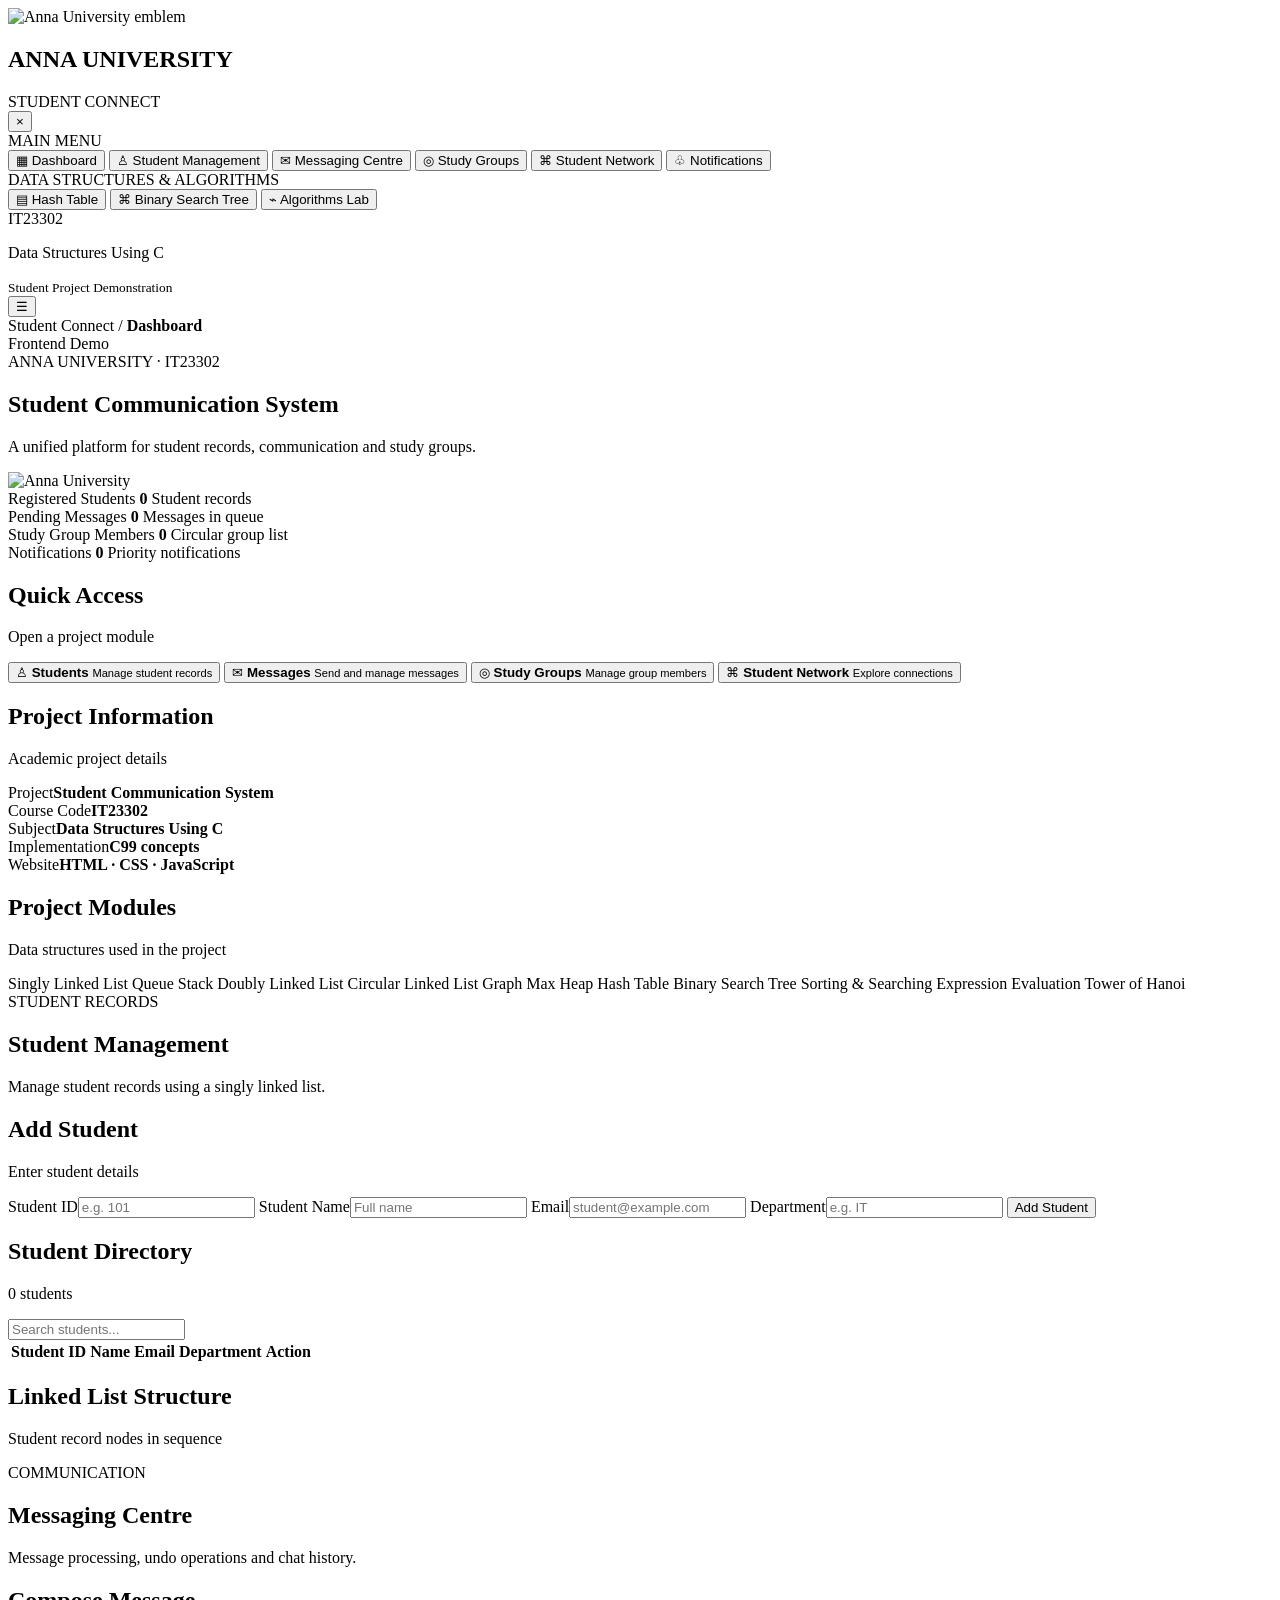
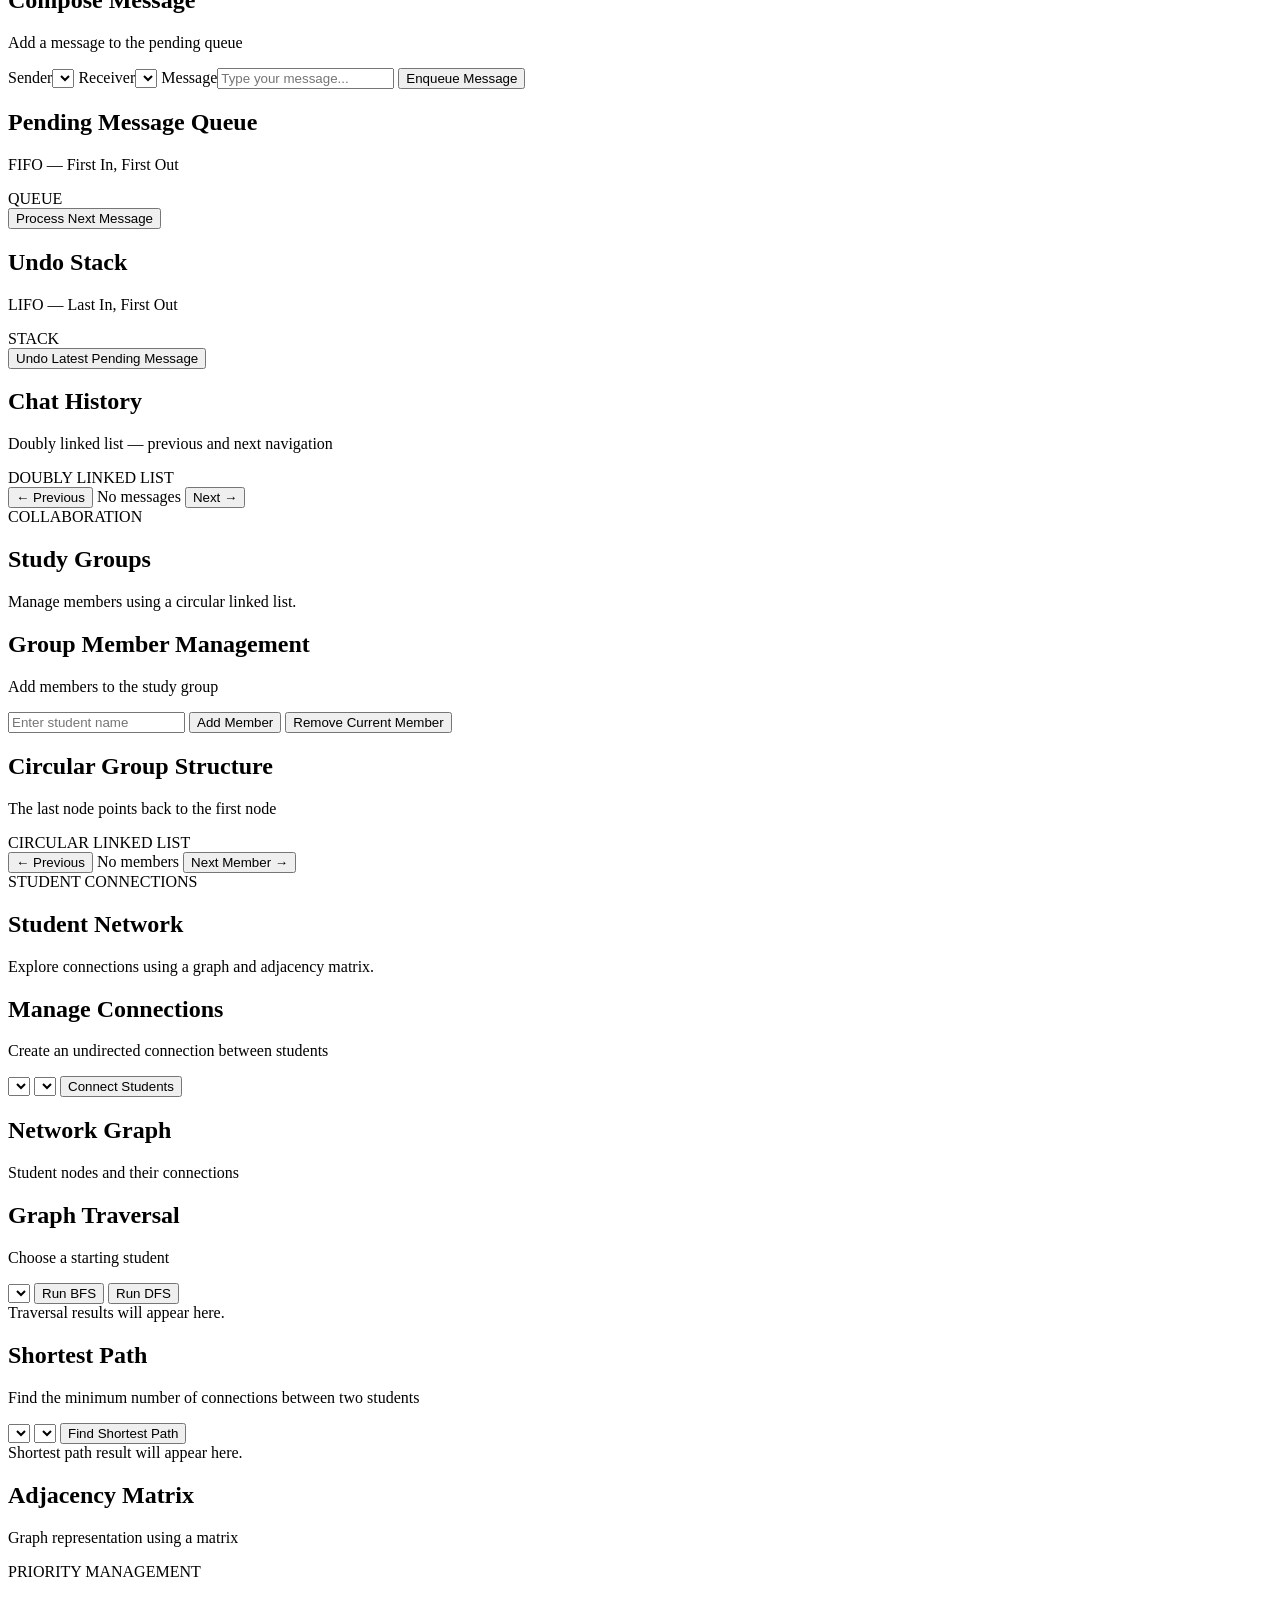
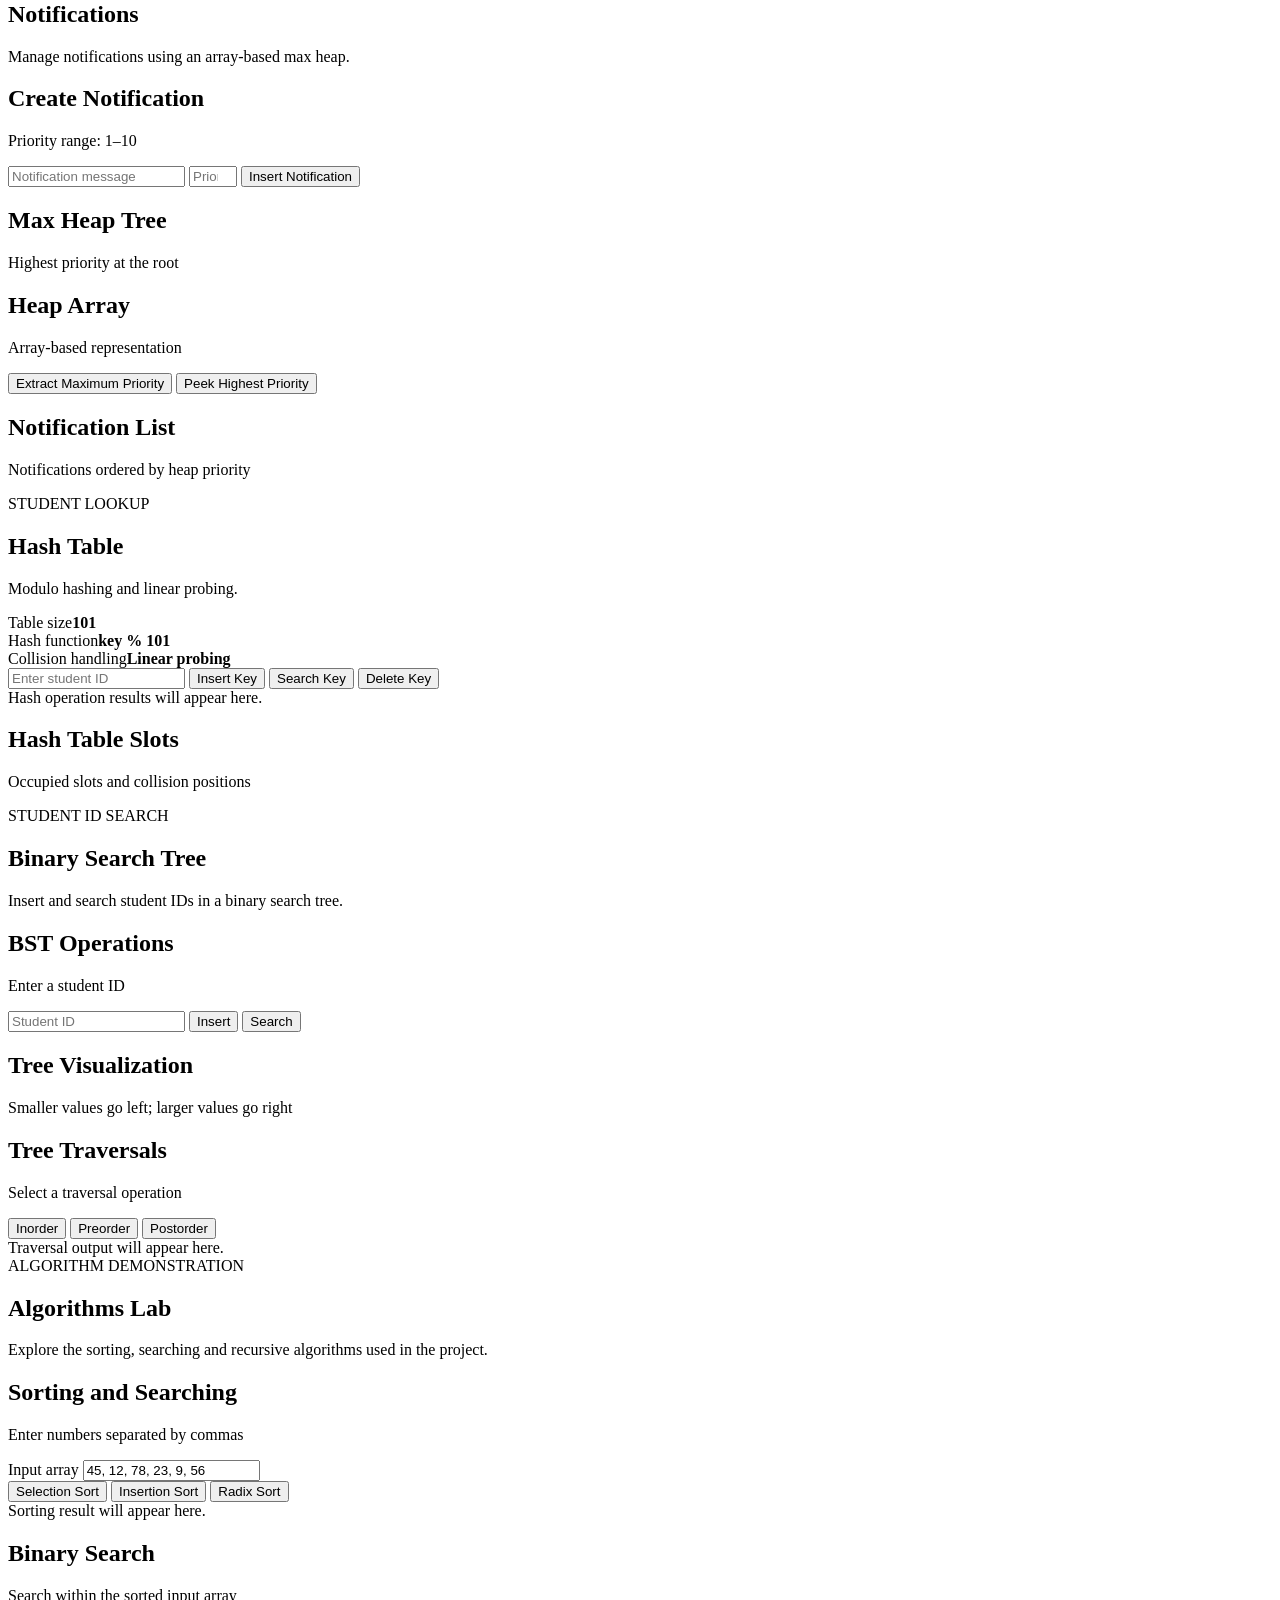
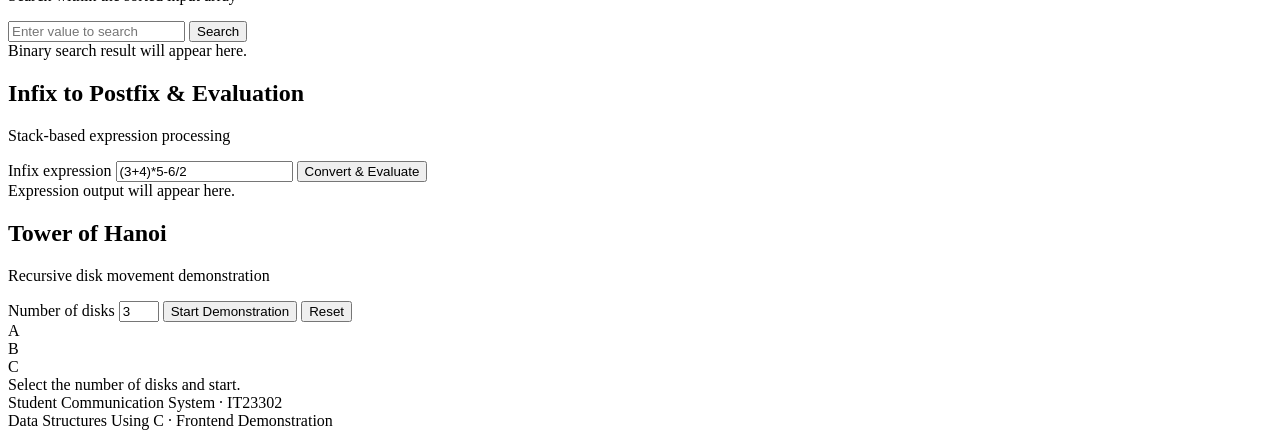
==== index.html @ 7911e359 "Create index.html" ====
<!DOCTYPE html>
<html lang="en">
<head>
  <meta charset="UTF-8">
  <meta name="viewport" content="width=device-width, initial-scale=1.0">
  <meta name="description" content="Student Communication System - Anna University">
  <title>Student Communication System | Anna University</title>
  <link rel="stylesheet" href="style.css">
</head>
<body>

<div class="app-shell">

  <!-- SIDEBAR -->
  <aside class="sidebar" id="sidebar">
    <div class="brand">
      <img src="anna-university-logo.png" alt="Anna University emblem">
      <div>
        <h2>ANNA UNIVERSITY</h2>
        <span>STUDENT CONNECT</span>
      </div>
      <button class="close-sidebar" id="closeSidebar" aria-label="Close menu">×</button>
    </div>

    <div class="nav-heading">MAIN MENU</div>
    <nav class="navigation">
      <button class="nav-link active" data-page="dashboard">
        <span>▦</span> Dashboard
      </button>
      <button class="nav-link" data-page="students">
        <span>♙</span> Student Management
      </button>
      <button class="nav-link" data-page="messages">
        <span>✉</span> Messaging Centre
      </button>
      <button class="nav-link" data-page="groups">
        <span>◎</span> Study Groups
      </button>
      <button class="nav-link" data-page="network">
        <span>⌘</span> Student Network
      </button>
      <button class="nav-link" data-page="notifications">
        <span>♧</span> Notifications
      </button>
    </nav>

    <div class="nav-heading">DATA STRUCTURES & ALGORITHMS</div>
    <nav class="navigation">
      <button class="nav-link" data-page="hash">
        <span>▤</span> Hash Table
      </button>
      <button class="nav-link" data-page="bst">
        <span>⌘</span> Binary Search Tree
      </button>
      <button class="nav-link" data-page="algorithms">
        <span>⌁</span> Algorithms Lab
      </button>
    </nav>

    <div class="sidebar-footer">
      <div class="course-tag">IT23302</div>
      <p>Data Structures Using C</p>
      <small>Student Project Demonstration</small>
    </div>
  </aside>

  <!-- MAIN CONTENT -->
  <main class="main-content">

    <header class="topbar">
      <button class="menu-button" id="menuButton" aria-label="Open menu">☰</button>
      <div class="breadcrumb">
        <span>Student Connect</span>
        <span class="breadcrumb-separator">/</span>
        <strong id="pageTitle">Dashboard</strong>
      </div>
      <div class="topbar-right">
        <span class="status-indicator"></span>
        <span class="system-status">Frontend Demo</span>
      </div>
    </header>

    <div class="page-container">

      <!-- DASHBOARD -->
      <section class="page-section active" id="page-dashboard">
        <div class="welcome-section">
          <div>
            <span class="eyebrow">ANNA UNIVERSITY · IT23302</span>
            <h1>Student Communication System</h1>
            <p>A unified platform for student records, communication and study groups.</p>
          </div>
          <div class="welcome-logo">
            <img src="anna-university-logo.png" alt="Anna University">
          </div>
        </div>

        <div class="stats-grid">
          <article class="stat-card">
            <span class="stat-label">Registered Students</span>
            <strong id="statStudents">0</strong>
            <span class="stat-note">Student records</span>
          </article>
          <article class="stat-card">
            <span class="stat-label">Pending Messages</span>
            <strong id="statMessages">0</strong>
            <span class="stat-note">Messages in queue</span>
          </article>
          <article class="stat-card">
            <span class="stat-label">Study Group Members</span>
            <strong id="statGroups">0</strong>
            <span class="stat-note">Circular group list</span>
          </article>
          <article class="stat-card">
            <span class="stat-label">Notifications</span>
            <strong id="statNotifications">0</strong>
            <span class="stat-note">Priority notifications</span>
          </article>
        </div>

        <div class="dashboard-grid">
          <article class="panel">
            <div class="panel-heading">
              <div>
                <h2>Quick Access</h2>
                <p>Open a project module</p>
              </div>
            </div>
            <div class="quick-grid">
              <button class="quick-card" data-goto="students">
                <span class="quick-icon">♙</span>
                <strong>Students</strong>
                <small>Manage student records</small>
              </button>
              <button class="quick-card" data-goto="messages">
                <span class="quick-icon">✉</span>
                <strong>Messages</strong>
                <small>Send and manage messages</small>
              </button>
              <button class="quick-card" data-goto="groups">
                <span class="quick-icon">◎</span>
                <strong>Study Groups</strong>
                <small>Manage group members</small>
              </button>
              <button class="quick-card" data-goto="network">
                <span class="quick-icon">⌘</span>
                <strong>Student Network</strong>
                <small>Explore connections</small>
              </button>
            </div>
          </article>

          <article class="panel">
            <div class="panel-heading">
              <div>
                <h2>Project Information</h2>
                <p>Academic project details</p>
              </div>
            </div>
            <div class="info-list">
              <div><span>Project</span><strong>Student Communication System</strong></div>
              <div><span>Course Code</span><strong>IT23302</strong></div>
              <div><span>Subject</span><strong>Data Structures Using C</strong></div>
              <div><span>Implementation</span><strong>C99 concepts</strong></div>
              <div><span>Website</span><strong>HTML · CSS · JavaScript</strong></div>
            </div>
          </article>
        </div>

        <article class="panel">
          <div class="panel-heading">
            <div>
              <h2>Project Modules</h2>
              <p>Data structures used in the project</p>
            </div>
          </div>
          <div class="module-chips">
            <span>Singly Linked List</span>
            <span>Queue</span>
            <span>Stack</span>
            <span>Doubly Linked List</span>
            <span>Circular Linked List</span>
            <span>Graph</span>
            <span>Max Heap</span>
            <span>Hash Table</span>
            <span>Binary Search Tree</span>
            <span>Sorting & Searching</span>
            <span>Expression Evaluation</span>
            <span>Tower of Hanoi</span>
          </div>
        </article>
      </section>

      <!-- STUDENT MANAGEMENT -->
      <section class="page-section" id="page-students">
        <div class="page-heading">
          <div>
            <span class="eyebrow">STUDENT RECORDS</span>
            <h1>Student Management</h1>
            <p>Manage student records using a singly linked list.</p>
          </div>
        </div>

        <article class="panel">
          <div class="panel-heading"><div><h2>Add Student</h2><p>Enter student details</p></div></div>
          <form id="studentForm" class="form-grid">
            <label>Student ID<input id="studentId" required placeholder="e.g. 101"></label>
            <label>Student Name<input id="studentName" required placeholder="Full name"></label>
            <label>Email<input id="studentEmail" type="email" placeholder="student@example.com"></label>
            <label>Department<input id="studentDepartment" placeholder="e.g. IT"></label>
            <button class="btn btn-primary form-action" type="submit">Add Student</button>
          </form>
        </article>

        <article class="panel">
          <div class="panel-heading panel-heading-wrap">
            <div><h2>Student Directory</h2><p id="studentCount">0 students</p></div>
            <input class="search-input" id="studentSearch" placeholder="Search students...">
          </div>
          <div class="table-wrap">
            <table>
              <thead><tr><th>Student ID</th><th>Name</th><th>Email</th><th>Department</th><th>Action</th></tr></thead>
              <tbody id="studentTableBody"></tbody>
            </table>
          </div>
        </article>

        <article class="panel">
          <div class="panel-heading"><div><h2>Linked List Structure</h2><p>Student record nodes in sequence</p></div></div>
          <div class="visualization-area" id="studentListVisual"></div>
        </article>
      </section>

      <!-- MESSAGING CENTRE -->
      <section class="page-section" id="page-messages">
        <div class="page-heading">
          <div>
            <span class="eyebrow">COMMUNICATION</span>
            <h1>Messaging Centre</h1>
            <p>Message processing, undo operations and chat history.</p>
          </div>
        </div>

        <article class="panel">
          <div class="panel-heading"><div><h2>Compose Message</h2><p>Add a message to the pending queue</p></div></div>
          <form id="messageForm" class="message-form">
            <label>Sender<select id="messageSender" required></select></label>
            <label>Receiver<select id="messageReceiver" required></select></label>
            <label class="message-input-label">Message<input id="messageText" required maxlength="250" placeholder="Type your message..."></label>
            <button class="btn btn-primary" type="submit">Enqueue Message</button>
          </form>
        </article>

        <div class="two-column-grid">
          <article class="panel">
            <div class="panel-heading">
              <div><h2>Pending Message Queue</h2><p>FIFO — First In, First Out</p></div>
              <span class="concept-tag">QUEUE</span>
            </div>
            <div id="messageQueueVisual" class="visualization-area"></div>
            <button class="btn btn-primary" id="processMessage">Process Next Message</button>
          </article>

          <article class="panel">
            <div class="panel-heading">
              <div><h2>Undo Stack</h2><p>LIFO — Last In, First Out</p></div>
              <span class="concept-tag">STACK</span>
            </div>
            <div id="undoStackVisual" class="visualization-area"></div>
            <button class="btn btn-secondary" id="undoMessage">Undo Latest Pending Message</button>
          </article>
        </div>

        <article class="panel">
          <div class="panel-heading">
            <div><h2>Chat History</h2><p>Doubly linked list — previous and next navigation</p></div>
            <span class="concept-tag">DOUBLY LINKED LIST</span>
          </div>
          <div class="chat-history-controls">
            <button class="btn btn-secondary" id="previousChat">← Previous</button>
            <span id="chatPosition">No messages</span>
            <button class="btn btn-secondary" id="nextChat">Next →</button>
          </div>
          <div id="chatHistoryVisual" class="chat-history"></div>
        </article>
      </section>

      <!-- STUDY GROUPS -->
      <section class="page-section" id="page-groups">
        <div class="page-heading">
          <div>
            <span class="eyebrow">COLLABORATION</span>
            <h1>Study Groups</h1>
            <p>Manage members using a circular linked list.</p>
          </div>
        </div>

        <article class="panel">
          <div class="panel-heading"><div><h2>Group Member Management</h2><p>Add members to the study group</p></div></div>
          <form id="groupForm" class="inline-form">
            <input id="groupMember" required placeholder="Enter student name">
            <button class="btn btn-primary" type="submit">Add Member</button>
            <button class="btn btn-secondary" type="button" id="removeGroupMember">Remove Current Member</button>
          </form>
        </article>

        <article class="panel">
          <div class="panel-heading">
            <div><h2>Circular Group Structure</h2><p>The last node points back to the first node</p></div>
            <span class="concept-tag">CIRCULAR LINKED LIST</span>
          </div>
          <div id="circularGroupVisual" class="visualization-area"></div>
          <div class="center-controls">
            <button class="btn btn-secondary" id="previousMember">← Previous</button>
            <span id="currentMember">No members</span>
            <button class="btn btn-primary" id="nextMember">Next Member →</button>
          </div>
        </article>
      </section>

      <!-- STUDENT NETWORK -->
      <section class="page-section" id="page-network">
        <div class="page-heading">
          <div>
            <span class="eyebrow">STUDENT CONNECTIONS</span>
            <h1>Student Network</h1>
            <p>Explore connections using a graph and adjacency matrix.</p>
          </div>
        </div>

        <article class="panel">
          <div class="panel-heading"><div><h2>Manage Connections</h2><p>Create an undirected connection between students</p></div></div>
          <form id="connectionForm" class="inline-form">
            <select id="connectionFrom" required></select>
            <select id="connectionTo" required></select>
            <button class="btn btn-primary" type="submit">Connect Students</button>
          </form>
        </article>

        <article class="panel">
          <div class="panel-heading"><div><h2>Network Graph</h2><p>Student nodes and their connections</p></div></div>
          <div id="graphVisual" class="graph-visual"></div>
        </article>

        <article class="panel">
          <div class="panel-heading"><div><h2>Graph Traversal</h2><p>Choose a starting student</p></div></div>
          <div class="inline-form">
            <select id="graphStart"></select>
            <button class="btn btn-primary" id="runBFS" type="button">Run BFS</button>
            <button class="btn btn-secondary" id="runDFS" type="button">Run DFS</button>
          </div>
          <div class="result-box" id="graphTraversalResult">Traversal results will appear here.</div>
        </article>

        <article class="panel">
          <div class="panel-heading"><div><h2>Shortest Path</h2><p>Find the minimum number of connections between two students</p></div></div>
          <div class="inline-form">
            <select id="pathFrom"></select>
            <select id="pathTo"></select>
            <button class="btn btn-primary" id="findPath" type="button">Find Shortest Path</button>
          </div>
          <div class="result-box" id="shortestPathResult">Shortest path result will appear here.</div>
        </article>

        <article class="panel">
          <div class="panel-heading"><div><h2>Adjacency Matrix</h2><p>Graph representation using a matrix</p></div></div>
          <div class="table-wrap" id="adjacencyMatrix"></div>
        </article>
      </section>

      <!-- NOTIFICATIONS -->
      <section class="page-section" id="page-notifications">
        <div class="page-heading">
          <div>
            <span class="eyebrow">PRIORITY MANAGEMENT</span>
            <h1>Notifications</h1>
            <p>Manage notifications using an array-based max heap.</p>
          </div>
        </div>

        <article class="panel">
          <div class="panel-heading"><div><h2>Create Notification</h2><p>Priority range: 1–10</p></div></div>
          <form id="notificationForm" class="inline-form">
            <input id="notificationText" required placeholder="Notification message">
            <input id="notificationPriority" type="number" min="1" max="10" required placeholder="Priority">
            <button class="btn btn-primary" type="submit">Insert Notification</button>
          </form>
        </article>

        <div class="two-column-grid">
          <article class="panel">
            <div class="panel-heading"><div><h2>Max Heap Tree</h2><p>Highest priority at the root</p></div></div>
            <div id="heapTreeVisual" class="visualization-area"></div>
          </article>
          <article class="panel">
            <div class="panel-heading"><div><h2>Heap Array</h2><p>Array-based representation</p></div></div>
            <div id="heapArrayVisual" class="visualization-area"></div>
            <button class="btn btn-primary" id="extractPriority">Extract Maximum Priority</button>
            <button class="btn btn-secondary" id="peekPriority">Peek Highest Priority</button>
          </article>
        </div>
        <article class="panel">
          <div class="panel-heading"><div><h2>Notification List</h2><p>Notifications ordered by heap priority</p></div></div>
          <div id="notificationList" class="notification-list"></div>
        </article>
      </section>

      <!-- HASH TABLE -->
      <section class="page-section" id="page-hash">
        <div class="page-heading">
          <div>
            <span class="eyebrow">STUDENT LOOKUP</span>
            <h1>Hash Table</h1>
            <p>Modulo hashing and linear probing.</p>
          </div>
        </div>

        <article class="panel">
          <div class="concept-summary">
            <div><span>Table size</span><strong>101</strong></div>
            <div><span>Hash function</span><strong>key % 101</strong></div>
            <div><span>Collision handling</span><strong>Linear probing</strong></div>
          </div>
          <form id="hashForm" class="inline-form">
            <input id="hashKey" type="number" required placeholder="Enter student ID">
            <button class="btn btn-primary" type="submit">Insert Key</button>
            <button class="btn btn-secondary" type="button" id="searchHash">Search Key</button>
            <button class="btn btn-secondary" type="button" id="deleteHash">Delete Key</button>
          </form>
          <div class="result-box" id="hashResult">Hash operation results will appear here.</div>
          <div class="panel-heading"><div><h2>Hash Table Slots</h2><p>Occupied slots and collision positions</p></div></div>
          <div id="hashTableVisual" class="hash-grid"></div>
        </article>
      </section>

      <!-- BINARY SEARCH TREE -->
      <section class="page-section" id="page-bst">
        <div class="page-heading">
          <div>
            <span class="eyebrow">STUDENT ID SEARCH</span>
            <h1>Binary Search Tree</h1>
            <p>Insert and search student IDs in a binary search tree.</p>
          </div>
        </div>

        <article class="panel">
          <div class="panel-heading"><div><h2>BST Operations</h2><p>Enter a student ID</p></div></div>
          <form id="bstForm" class="inline-form">
            <input id="bstValue" type="number" required placeholder="Student ID">
            <button class="btn btn-primary" type="submit">Insert</button>
            <button class="btn btn-secondary" type="button" id="searchBST">Search</button>
          </form>
          <div class="panel-heading"><div><h2>Tree Visualization</h2><p>Smaller values go left; larger values go right</p></div></div>
          <div id="bstVisual" class="tree-visual"></div>
        </article>

        <article class="panel">
          <div class="panel-heading"><div><h2>Tree Traversals</h2><p>Select a traversal operation</p></div></div>
          <div class="button-row">
            <button class="btn btn-primary" id="inorderBST">Inorder</button>
            <button class="btn btn-secondary" id="preorderBST">Preorder</button>
            <button class="btn btn-secondary" id="postorderBST">Postorder</button>
          </div>
          <div class="result-box" id="bstResult">Traversal output will appear here.</div>
        </article>
      </section>

      <!-- ALGORITHMS LAB -->
      <section class="page-section" id="page-algorithms">
        <div class="page-heading">
          <div>
            <span class="eyebrow">ALGORITHM DEMONSTRATION</span>
            <h1>Algorithms Lab</h1>
            <p>Explore the sorting, searching and recursive algorithms used in the project.</p>
          </div>
        </div>

        <article class="panel">
          <div class="panel-heading"><div><h2>Sorting and Searching</h2><p>Enter numbers separated by commas</p></div></div>
          <label class="full-label">Input array
            <input id="arrayInput" value="45, 12, 78, 23, 9, 56" placeholder="e.g. 45, 12, 78, 23">
          </label>
          <div class="button-row">
            <button class="btn btn-primary" id="selectionSort">Selection Sort</button>
            <button class="btn btn-secondary" id="insertionSort">Insertion Sort</button>
            <button class="btn btn-secondary" id="radixSort">Radix Sort</button>
          </div>
          <div class="result-box" id="sortResult">Sorting result will appear here.</div>
          <div class="panel-heading"><div><h2>Binary Search</h2><p>Search within the sorted input array</p></div></div>
          <div class="inline-form">
            <input id="binarySearchValue" type="number" placeholder="Enter value to search">
            <button class="btn btn-primary" id="runBinarySearch">Search</button>
          </div>
          <div class="result-box" id="binarySearchResult">Binary search result will appear here.</div>
        </article>

        <article class="panel">
          <div class="panel-heading"><div><h2>Infix to Postfix & Evaluation</h2><p>Stack-based expression processing</p></div></div>
          <label class="full-label">Infix expression
            <input id="expressionInput" value="(3+4)*5-6/2" placeholder="Enter an expression">
          </label>
          <button class="btn btn-primary" id="evaluateExpression">Convert & Evaluate</button>
          <div class="result-box" id="expressionResult">Expression output will appear here.</div>
        </article>

        <article class="panel">
          <div class="panel-heading"><div><h2>Tower of Hanoi</h2><p>Recursive disk movement demonstration</p></div></div>
          <div class="inline-form">
            <label>Number of disks
              <input id="hanoiDisks" type="number" min="1" max="6" value="3">
            </label>
            <button class="btn btn-primary" id="startHanoi">Start Demonstration</button>
            <button class="btn btn-secondary" id="resetHanoi">Reset</button>
          </div>
          <div class="hanoi-pegs" id="hanoiVisual">
            <div class="peg"><div class="peg-base"></div><span>A</span></div>
            <div class="peg"><div class="peg-base"></div><span>B</span></div>
            <div class="peg"><div class="peg-base"></div><span>C</span></div>
          </div>
          <div class="result-box" id="hanoiResult">Select the number of disks and start.</div>
        </article>
      </section>

    </div>

    <footer class="site-footer">
      <div>Student Communication System · IT23302</div>
      <div>Data Structures Using C · Frontend Demonstration</div>
    </footer>

  </main>
</div>

<div class="toast-container" id="toastContainer" aria-live="polite"></div>

<script src="script.js"></script>
</body>
</html>
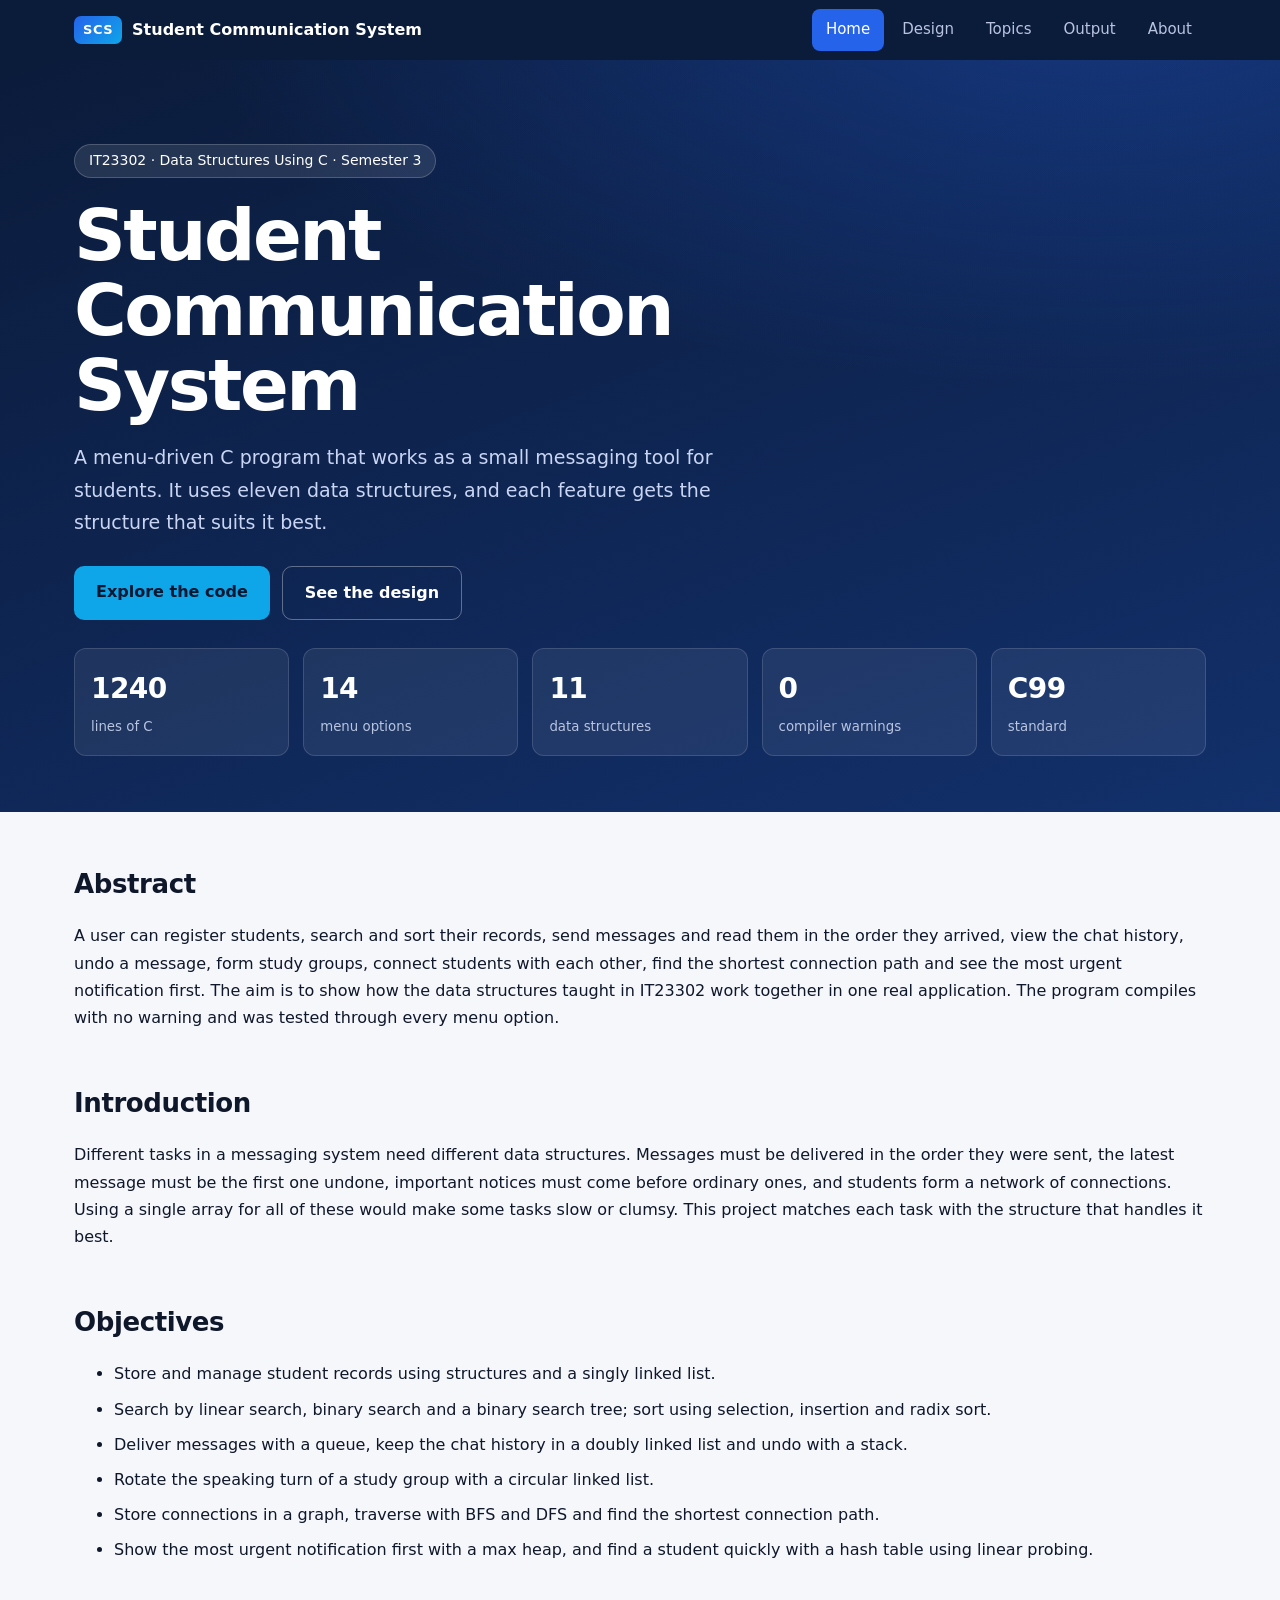
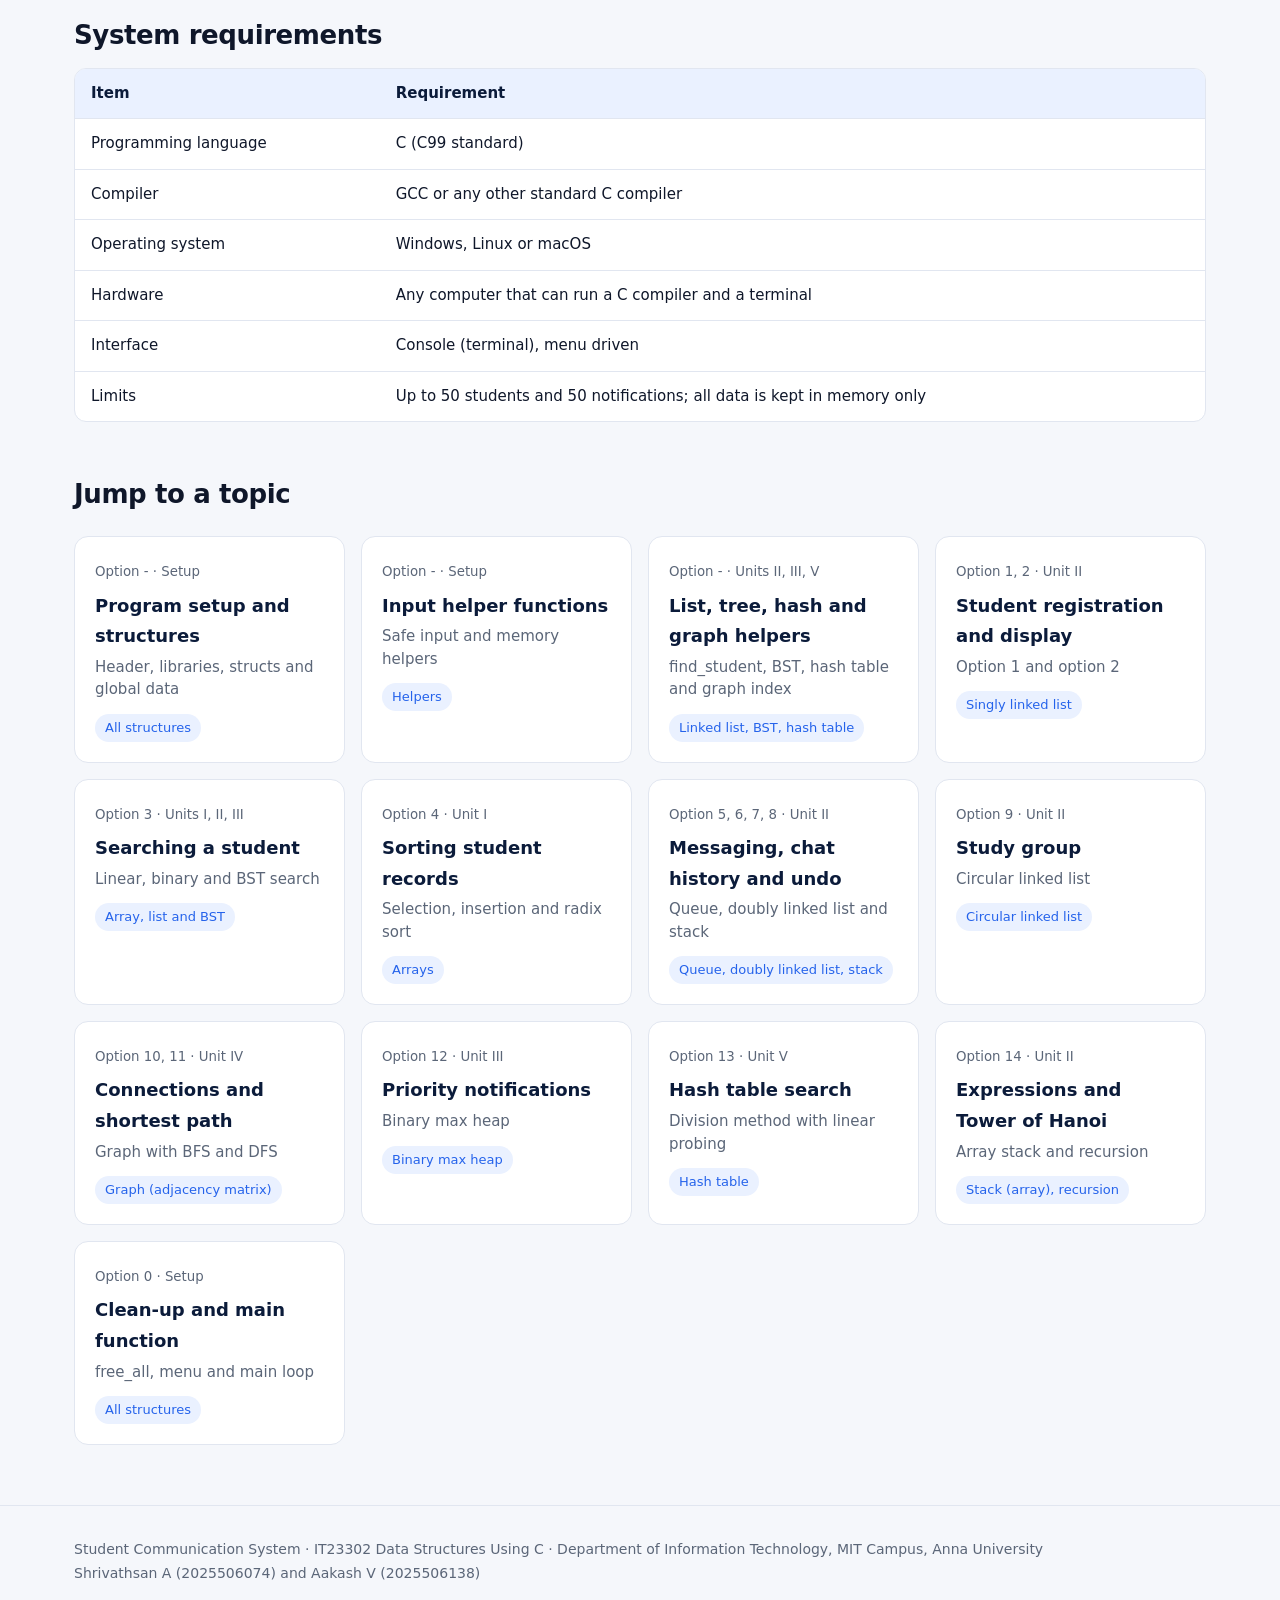
==== commit 9da57e76: "Add files via upload" ====
--- a/index.html
+++ b/index.html
@@ -1,538 +1,7 @@
-<!DOCTYPE html>
-<html lang="en">
-<head>
-  <meta charset="UTF-8">
-  <meta name="viewport" content="width=device-width, initial-scale=1.0">
-  <meta name="description" content="Student Communication System - Anna University">
-  <title>Student Communication System | Anna University</title>
-  <link rel="stylesheet" href="style.css">
-</head>
-<body>
-
-<div class="app-shell">
-
-  <!-- SIDEBAR -->
-  <aside class="sidebar" id="sidebar">
-    <div class="brand">
-      <img src="anna-university-logo.png" alt="Anna University emblem">
-      <div>
-        <h2>ANNA UNIVERSITY</h2>
-        <span>STUDENT CONNECT</span>
-      </div>
-      <button class="close-sidebar" id="closeSidebar" aria-label="Close menu">×</button>
-    </div>
-
-    <div class="nav-heading">MAIN MENU</div>
-    <nav class="navigation">
-      <button class="nav-link active" data-page="dashboard">
-        <span>▦</span> Dashboard
-      </button>
-      <button class="nav-link" data-page="students">
-        <span>♙</span> Student Management
-      </button>
-      <button class="nav-link" data-page="messages">
-        <span>✉</span> Messaging Centre
-      </button>
-      <button class="nav-link" data-page="groups">
-        <span>◎</span> Study Groups
-      </button>
-      <button class="nav-link" data-page="network">
-        <span>⌘</span> Student Network
-      </button>
-      <button class="nav-link" data-page="notifications">
-        <span>♧</span> Notifications
-      </button>
-    </nav>
-
-    <div class="nav-heading">DATA STRUCTURES & ALGORITHMS</div>
-    <nav class="navigation">
-      <button class="nav-link" data-page="hash">
-        <span>▤</span> Hash Table
-      </button>
-      <button class="nav-link" data-page="bst">
-        <span>⌘</span> Binary Search Tree
-      </button>
-      <button class="nav-link" data-page="algorithms">
-        <span>⌁</span> Algorithms Lab
-      </button>
-    </nav>
-
-    <div class="sidebar-footer">
-      <div class="course-tag">IT23302</div>
-      <p>Data Structures Using C</p>
-      <small>Student Project Demonstration</small>
-    </div>
-  </aside>
-
-  <!-- MAIN CONTENT -->
-  <main class="main-content">
-
-    <header class="topbar">
-      <button class="menu-button" id="menuButton" aria-label="Open menu">☰</button>
-      <div class="breadcrumb">
-        <span>Student Connect</span>
-        <span class="breadcrumb-separator">/</span>
-        <strong id="pageTitle">Dashboard</strong>
-      </div>
-      <div class="topbar-right">
-        <span class="status-indicator"></span>
-        <span class="system-status">Frontend Demo</span>
-      </div>
-    </header>
-
-    <div class="page-container">
-
-      <!-- DASHBOARD -->
-      <section class="page-section active" id="page-dashboard">
-        <div class="welcome-section">
-          <div>
-            <span class="eyebrow">ANNA UNIVERSITY · IT23302</span>
-            <h1>Student Communication System</h1>
-            <p>A unified platform for student records, communication and study groups.</p>
-          </div>
-          <div class="welcome-logo">
-            <img src="anna-university-logo.png" alt="Anna University">
-          </div>
-        </div>
-
-        <div class="stats-grid">
-          <article class="stat-card">
-            <span class="stat-label">Registered Students</span>
-            <strong id="statStudents">0</strong>
-            <span class="stat-note">Student records</span>
-          </article>
-          <article class="stat-card">
-            <span class="stat-label">Pending Messages</span>
-            <strong id="statMessages">0</strong>
-            <span class="stat-note">Messages in queue</span>
-          </article>
-          <article class="stat-card">
-            <span class="stat-label">Study Group Members</span>
-            <strong id="statGroups">0</strong>
-            <span class="stat-note">Circular group list</span>
-          </article>
-          <article class="stat-card">
-            <span class="stat-label">Notifications</span>
-            <strong id="statNotifications">0</strong>
-            <span class="stat-note">Priority notifications</span>
-          </article>
-        </div>
-
-        <div class="dashboard-grid">
-          <article class="panel">
-            <div class="panel-heading">
-              <div>
-                <h2>Quick Access</h2>
-                <p>Open a project module</p>
-              </div>
-            </div>
-            <div class="quick-grid">
-              <button class="quick-card" data-goto="students">
-                <span class="quick-icon">♙</span>
-                <strong>Students</strong>
-                <small>Manage student records</small>
-              </button>
-              <button class="quick-card" data-goto="messages">
-                <span class="quick-icon">✉</span>
-                <strong>Messages</strong>
-                <small>Send and manage messages</small>
-              </button>
-              <button class="quick-card" data-goto="groups">
-                <span class="quick-icon">◎</span>
-                <strong>Study Groups</strong>
-                <small>Manage group members</small>
-              </button>
-              <button class="quick-card" data-goto="network">
-                <span class="quick-icon">⌘</span>
-                <strong>Student Network</strong>
-                <small>Explore connections</small>
-              </button>
-            </div>
-          </article>
-
-          <article class="panel">
-            <div class="panel-heading">
-              <div>
-                <h2>Project Information</h2>
-                <p>Academic project details</p>
-              </div>
-            </div>
-            <div class="info-list">
-              <div><span>Project</span><strong>Student Communication System</strong></div>
-              <div><span>Course Code</span><strong>IT23302</strong></div>
-              <div><span>Subject</span><strong>Data Structures Using C</strong></div>
-              <div><span>Implementation</span><strong>C99 concepts</strong></div>
-              <div><span>Website</span><strong>HTML · CSS · JavaScript</strong></div>
-            </div>
-          </article>
-        </div>
-
-        <article class="panel">
-          <div class="panel-heading">
-            <div>
-              <h2>Project Modules</h2>
-              <p>Data structures used in the project</p>
-            </div>
-          </div>
-          <div class="module-chips">
-            <span>Singly Linked List</span>
-            <span>Queue</span>
-            <span>Stack</span>
-            <span>Doubly Linked List</span>
-            <span>Circular Linked List</span>
-            <span>Graph</span>
-            <span>Max Heap</span>
-            <span>Hash Table</span>
-            <span>Binary Search Tree</span>
-            <span>Sorting & Searching</span>
-            <span>Expression Evaluation</span>
-            <span>Tower of Hanoi</span>
-          </div>
-        </article>
-      </section>
-
-      <!-- STUDENT MANAGEMENT -->
-      <section class="page-section" id="page-students">
-        <div class="page-heading">
-          <div>
-            <span class="eyebrow">STUDENT RECORDS</span>
-            <h1>Student Management</h1>
-            <p>Manage student records using a singly linked list.</p>
-          </div>
-        </div>
-
-        <article class="panel">
-          <div class="panel-heading"><div><h2>Add Student</h2><p>Enter student details</p></div></div>
-          <form id="studentForm" class="form-grid">
-            <label>Student ID<input id="studentId" required placeholder="e.g. 101"></label>
-            <label>Student Name<input id="studentName" required placeholder="Full name"></label>
-            <label>Email<input id="studentEmail" type="email" placeholder="student@example.com"></label>
-            <label>Department<input id="studentDepartment" placeholder="e.g. IT"></label>
-            <button class="btn btn-primary form-action" type="submit">Add Student</button>
-          </form>
-        </article>
-
-        <article class="panel">
-          <div class="panel-heading panel-heading-wrap">
-            <div><h2>Student Directory</h2><p id="studentCount">0 students</p></div>
-            <input class="search-input" id="studentSearch" placeholder="Search students...">
-          </div>
-          <div class="table-wrap">
-            <table>
-              <thead><tr><th>Student ID</th><th>Name</th><th>Email</th><th>Department</th><th>Action</th></tr></thead>
-              <tbody id="studentTableBody"></tbody>
-            </table>
-          </div>
-        </article>
-
-        <article class="panel">
-          <div class="panel-heading"><div><h2>Linked List Structure</h2><p>Student record nodes in sequence</p></div></div>
-          <div class="visualization-area" id="studentListVisual"></div>
-        </article>
-      </section>
-
-      <!-- MESSAGING CENTRE -->
-      <section class="page-section" id="page-messages">
-        <div class="page-heading">
-          <div>
-            <span class="eyebrow">COMMUNICATION</span>
-            <h1>Messaging Centre</h1>
-            <p>Message processing, undo operations and chat history.</p>
-          </div>
-        </div>
-
-        <article class="panel">
-          <div class="panel-heading"><div><h2>Compose Message</h2><p>Add a message to the pending queue</p></div></div>
-          <form id="messageForm" class="message-form">
-            <label>Sender<select id="messageSender" required></select></label>
-            <label>Receiver<select id="messageReceiver" required></select></label>
-            <label class="message-input-label">Message<input id="messageText" required maxlength="250" placeholder="Type your message..."></label>
-            <button class="btn btn-primary" type="submit">Enqueue Message</button>
-          </form>
-        </article>
-
-        <div class="two-column-grid">
-          <article class="panel">
-            <div class="panel-heading">
-              <div><h2>Pending Message Queue</h2><p>FIFO — First In, First Out</p></div>
-              <span class="concept-tag">QUEUE</span>
-            </div>
-            <div id="messageQueueVisual" class="visualization-area"></div>
-            <button class="btn btn-primary" id="processMessage">Process Next Message</button>
-          </article>
-
-          <article class="panel">
-            <div class="panel-heading">
-              <div><h2>Undo Stack</h2><p>LIFO — Last In, First Out</p></div>
-              <span class="concept-tag">STACK</span>
-            </div>
-            <div id="undoStackVisual" class="visualization-area"></div>
-            <button class="btn btn-secondary" id="undoMessage">Undo Latest Pending Message</button>
-          </article>
-        </div>
-
-        <article class="panel">
-          <div class="panel-heading">
-            <div><h2>Chat History</h2><p>Doubly linked list — previous and next navigation</p></div>
-            <span class="concept-tag">DOUBLY LINKED LIST</span>
-          </div>
-          <div class="chat-history-controls">
-            <button class="btn btn-secondary" id="previousChat">← Previous</button>
-            <span id="chatPosition">No messages</span>
-            <button class="btn btn-secondary" id="nextChat">Next →</button>
-          </div>
-          <div id="chatHistoryVisual" class="chat-history"></div>
-        </article>
-      </section>
-
-      <!-- STUDY GROUPS -->
-      <section class="page-section" id="page-groups">
-        <div class="page-heading">
-          <div>
-            <span class="eyebrow">COLLABORATION</span>
-            <h1>Study Groups</h1>
-            <p>Manage members using a circular linked list.</p>
-          </div>
-        </div>
-
-        <article class="panel">
-          <div class="panel-heading"><div><h2>Group Member Management</h2><p>Add members to the study group</p></div></div>
-          <form id="groupForm" class="inline-form">
-            <input id="groupMember" required placeholder="Enter student name">
-            <button class="btn btn-primary" type="submit">Add Member</button>
-            <button class="btn btn-secondary" type="button" id="removeGroupMember">Remove Current Member</button>
-          </form>
-        </article>
-
-        <article class="panel">
-          <div class="panel-heading">
-            <div><h2>Circular Group Structure</h2><p>The last node points back to the first node</p></div>
-            <span class="concept-tag">CIRCULAR LINKED LIST</span>
-          </div>
-          <div id="circularGroupVisual" class="visualization-area"></div>
-          <div class="center-controls">
-            <button class="btn btn-secondary" id="previousMember">← Previous</button>
-            <span id="currentMember">No members</span>
-            <button class="btn btn-primary" id="nextMember">Next Member →</button>
-          </div>
-        </article>
-      </section>
-
-      <!-- STUDENT NETWORK -->
-      <section class="page-section" id="page-network">
-        <div class="page-heading">
-          <div>
-            <span class="eyebrow">STUDENT CONNECTIONS</span>
-            <h1>Student Network</h1>
-            <p>Explore connections using a graph and adjacency matrix.</p>
-          </div>
-        </div>
-
-        <article class="panel">
-          <div class="panel-heading"><div><h2>Manage Connections</h2><p>Create an undirected connection between students</p></div></div>
-          <form id="connectionForm" class="inline-form">
-            <select id="connectionFrom" required></select>
-            <select id="connectionTo" required></select>
-            <button class="btn btn-primary" type="submit">Connect Students</button>
-          </form>
-        </article>
-
-        <article class="panel">
-          <div class="panel-heading"><div><h2>Network Graph</h2><p>Student nodes and their connections</p></div></div>
-          <div id="graphVisual" class="graph-visual"></div>
-        </article>
-
-        <article class="panel">
-          <div class="panel-heading"><div><h2>Graph Traversal</h2><p>Choose a starting student</p></div></div>
-          <div class="inline-form">
-            <select id="graphStart"></select>
-            <button class="btn btn-primary" id="runBFS" type="button">Run BFS</button>
-            <button class="btn btn-secondary" id="runDFS" type="button">Run DFS</button>
-          </div>
-          <div class="result-box" id="graphTraversalResult">Traversal results will appear here.</div>
-        </article>
-
-        <article class="panel">
-          <div class="panel-heading"><div><h2>Shortest Path</h2><p>Find the minimum number of connections between two students</p></div></div>
-          <div class="inline-form">
-            <select id="pathFrom"></select>
-            <select id="pathTo"></select>
-            <button class="btn btn-primary" id="findPath" type="button">Find Shortest Path</button>
-          </div>
-          <div class="result-box" id="shortestPathResult">Shortest path result will appear here.</div>
-        </article>
-
-        <article class="panel">
-          <div class="panel-heading"><div><h2>Adjacency Matrix</h2><p>Graph representation using a matrix</p></div></div>
-          <div class="table-wrap" id="adjacencyMatrix"></div>
-        </article>
-      </section>
-
-      <!-- NOTIFICATIONS -->
-      <section class="page-section" id="page-notifications">
-        <div class="page-heading">
-          <div>
-            <span class="eyebrow">PRIORITY MANAGEMENT</span>
-            <h1>Notifications</h1>
-            <p>Manage notifications using an array-based max heap.</p>
-          </div>
-        </div>
-
-        <article class="panel">
-          <div class="panel-heading"><div><h2>Create Notification</h2><p>Priority range: 1–10</p></div></div>
-          <form id="notificationForm" class="inline-form">
-            <input id="notificationText" required placeholder="Notification message">
-            <input id="notificationPriority" type="number" min="1" max="10" required placeholder="Priority">
-            <button class="btn btn-primary" type="submit">Insert Notification</button>
-          </form>
-        </article>
-
-        <div class="two-column-grid">
-          <article class="panel">
-            <div class="panel-heading"><div><h2>Max Heap Tree</h2><p>Highest priority at the root</p></div></div>
-            <div id="heapTreeVisual" class="visualization-area"></div>
-          </article>
-          <article class="panel">
-            <div class="panel-heading"><div><h2>Heap Array</h2><p>Array-based representation</p></div></div>
-            <div id="heapArrayVisual" class="visualization-area"></div>
-            <button class="btn btn-primary" id="extractPriority">Extract Maximum Priority</button>
-            <button class="btn btn-secondary" id="peekPriority">Peek Highest Priority</button>
-          </article>
-        </div>
-        <article class="panel">
-          <div class="panel-heading"><div><h2>Notification List</h2><p>Notifications ordered by heap priority</p></div></div>
-          <div id="notificationList" class="notification-list"></div>
-        </article>
-      </section>
-
-      <!-- HASH TABLE -->
-      <section class="page-section" id="page-hash">
-        <div class="page-heading">
-          <div>
-            <span class="eyebrow">STUDENT LOOKUP</span>
-            <h1>Hash Table</h1>
-            <p>Modulo hashing and linear probing.</p>
-          </div>
-        </div>
-
-        <article class="panel">
-          <div class="concept-summary">
-            <div><span>Table size</span><strong>101</strong></div>
-            <div><span>Hash function</span><strong>key % 101</strong></div>
-            <div><span>Collision handling</span><strong>Linear probing</strong></div>
-          </div>
-          <form id="hashForm" class="inline-form">
-            <input id="hashKey" type="number" required placeholder="Enter student ID">
-            <button class="btn btn-primary" type="submit">Insert Key</button>
-            <button class="btn btn-secondary" type="button" id="searchHash">Search Key</button>
-            <button class="btn btn-secondary" type="button" id="deleteHash">Delete Key</button>
-          </form>
-          <div class="result-box" id="hashResult">Hash operation results will appear here.</div>
-          <div class="panel-heading"><div><h2>Hash Table Slots</h2><p>Occupied slots and collision positions</p></div></div>
-          <div id="hashTableVisual" class="hash-grid"></div>
-        </article>
-      </section>
-
-      <!-- BINARY SEARCH TREE -->
-      <section class="page-section" id="page-bst">
-        <div class="page-heading">
-          <div>
-            <span class="eyebrow">STUDENT ID SEARCH</span>
-            <h1>Binary Search Tree</h1>
-            <p>Insert and search student IDs in a binary search tree.</p>
-          </div>
-        </div>
-
-        <article class="panel">
-          <div class="panel-heading"><div><h2>BST Operations</h2><p>Enter a student ID</p></div></div>
-          <form id="bstForm" class="inline-form">
-            <input id="bstValue" type="number" required placeholder="Student ID">
-            <button class="btn btn-primary" type="submit">Insert</button>
-            <button class="btn btn-secondary" type="button" id="searchBST">Search</button>
-          </form>
-          <div class="panel-heading"><div><h2>Tree Visualization</h2><p>Smaller values go left; larger values go right</p></div></div>
-          <div id="bstVisual" class="tree-visual"></div>
-        </article>
-
-        <article class="panel">
-          <div class="panel-heading"><div><h2>Tree Traversals</h2><p>Select a traversal operation</p></div></div>
-          <div class="button-row">
-            <button class="btn btn-primary" id="inorderBST">Inorder</button>
-            <button class="btn btn-secondary" id="preorderBST">Preorder</button>
-            <button class="btn btn-secondary" id="postorderBST">Postorder</button>
-          </div>
-          <div class="result-box" id="bstResult">Traversal output will appear here.</div>
-        </article>
-      </section>
-
-      <!-- ALGORITHMS LAB -->
-      <section class="page-section" id="page-algorithms">
-        <div class="page-heading">
-          <div>
-            <span class="eyebrow">ALGORITHM DEMONSTRATION</span>
-            <h1>Algorithms Lab</h1>
-            <p>Explore the sorting, searching and recursive algorithms used in the project.</p>
-          </div>
-        </div>
-
-        <article class="panel">
-          <div class="panel-heading"><div><h2>Sorting and Searching</h2><p>Enter numbers separated by commas</p></div></div>
-          <label class="full-label">Input array
-            <input id="arrayInput" value="45, 12, 78, 23, 9, 56" placeholder="e.g. 45, 12, 78, 23">
-          </label>
-          <div class="button-row">
-            <button class="btn btn-primary" id="selectionSort">Selection Sort</button>
-            <button class="btn btn-secondary" id="insertionSort">Insertion Sort</button>
-            <button class="btn btn-secondary" id="radixSort">Radix Sort</button>
-          </div>
-          <div class="result-box" id="sortResult">Sorting result will appear here.</div>
-          <div class="panel-heading"><div><h2>Binary Search</h2><p>Search within the sorted input array</p></div></div>
-          <div class="inline-form">
-            <input id="binarySearchValue" type="number" placeholder="Enter value to search">
-            <button class="btn btn-primary" id="runBinarySearch">Search</button>
-          </div>
-          <div class="result-box" id="binarySearchResult">Binary search result will appear here.</div>
-        </article>
-
-        <article class="panel">
-          <div class="panel-heading"><div><h2>Infix to Postfix & Evaluation</h2><p>Stack-based expression processing</p></div></div>
-          <label class="full-label">Infix expression
-            <input id="expressionInput" value="(3+4)*5-6/2" placeholder="Enter an expression">
-          </label>
-          <button class="btn btn-primary" id="evaluateExpression">Convert & Evaluate</button>
-          <div class="result-box" id="expressionResult">Expression output will appear here.</div>
-        </article>
-
-        <article class="panel">
-          <div class="panel-heading"><div><h2>Tower of Hanoi</h2><p>Recursive disk movement demonstration</p></div></div>
-          <div class="inline-form">
-            <label>Number of disks
-              <input id="hanoiDisks" type="number" min="1" max="6" value="3">
-            </label>
-            <button class="btn btn-primary" id="startHanoi">Start Demonstration</button>
-            <button class="btn btn-secondary" id="resetHanoi">Reset</button>
-          </div>
-          <div class="hanoi-pegs" id="hanoiVisual">
-            <div class="peg"><div class="peg-base"></div><span>A</span></div>
-            <div class="peg"><div class="peg-base"></div><span>B</span></div>
-            <div class="peg"><div class="peg-base"></div><span>C</span></div>
-          </div>
-          <div class="result-box" id="hanoiResult">Select the number of disks and start.</div>
-        </article>
-      </section>
-
-    </div>
-
-    <footer class="site-footer">
-      <div>Student Communication System · IT23302</div>
-      <div>Data Structures Using C · Frontend Demonstration</div>
-    </footer>
-
-  </main>
-</div>
-
-<div class="toast-container" id="toastContainer" aria-live="polite"></div>
-
-<script src="script.js"></script>
-</body>
-</html>
+<!DOCTYPE html><html lang="en"><head><meta charset="utf-8"><meta name="viewport" content="width=device-width,initial-scale=1"><title>Home | Student Communication System</title><link rel="stylesheet" href="style.css"></head><body>
+<header class="top"><div class="in"><a class="brand" href="index.html"><span>SCS</span>Student Communication System</a><nav><a href="index.html" class=on>Home</a><a href="design.html">Design</a><a href="topics.html">Topics</a><a href="output.html">Output</a><a href="about.html">About</a></nav></div></header><section class="hero"><div class="in"><span class="pill">IT23302 · Data Structures Using C · Semester 3</span><h1>Student Communication System</h1><p>A menu-driven C program that works as a small messaging tool for students. It uses eleven data structures, and each feature gets the structure that suits it best.</p><div class="btns"><a class="btn" href="topics.html">Explore the code</a><a class="btn ghost" href="design.html">See the design</a></div><div class="stats"><div><b>1240</b><small>lines of C</small></div><div><b>14</b><small>menu options</small></div><div><b>11</b><small>data structures</small></div><div><b>0</b><small>compiler warnings</small></div><div><b>C99</b><small>standard</small></div></div></div></section>
+<div class="in"><h2>Abstract</h2><p>A user can register students, search and sort their records, send messages and read them in the order they arrived, view the chat history, undo a message, form study groups, connect students with each other, find the shortest connection path and see the most urgent notification first. The aim is to show how the data structures taught in IT23302 work together in one real application. The program compiles with no warning and was tested through every menu option.</p>
+<h2>Introduction</h2><p>Different tasks in a messaging system need different data structures. Messages must be delivered in the order they were sent, the latest message must be the first one undone, important notices must come before ordinary ones, and students form a network of connections. Using a single array for all of these would make some tasks slow or clumsy. This project matches each task with the structure that handles it best.</p>
+<h2>Objectives</h2><ul class="obj"><li>Store and manage student records using structures and a singly linked list.</li><li>Search by linear search, binary search and a binary search tree; sort using selection, insertion and radix sort.</li><li>Deliver messages with a queue, keep the chat history in a doubly linked list and undo with a stack.</li><li>Rotate the speaking turn of a study group with a circular linked list.</li><li>Store connections in a graph, traverse with BFS and DFS and find the shortest connection path.</li><li>Show the most urgent notification first with a max heap, and find a student quickly with a hash table using linear probing.</li></ul>
+<h2>System requirements</h2><div class="tw"><table><tr><th>Item</th><th>Requirement</th></tr><tr><td>Programming language</td><td>C (C99 standard)</td></tr><tr><td>Compiler</td><td>GCC or any other standard C compiler</td></tr><tr><td>Operating system</td><td>Windows, Linux or macOS</td></tr><tr><td>Hardware</td><td>Any computer that can run a C compiler and a terminal</td></tr><tr><td>Interface</td><td>Console (terminal), menu driven</td></tr><tr><td>Limits</td><td>Up to 50 students and 50 notifications; all data is kept in memory only</td></tr></table></div>
+<h2>Jump to a topic</h2><div class="grid"><a class="card" href="setup.html"><small>Option - · Setup</small><h3>Program setup and structures</h3><p>Header, libraries, structs and global data</p><span class="chip">All structures</span></a><a class="card" href="helpers.html"><small>Option - · Setup</small><h3>Input helper functions</h3><p>Safe input and memory helpers</p><span class="chip">Helpers</span></a><a class="card" href="lookup.html"><small>Option - · Units II, III, V</small><h3>List, tree, hash and graph helpers</h3><p>find_student, BST, hash table and graph index</p><span class="chip">Linked list, BST, hash table</span></a><a class="card" href="registration.html"><small>Option 1, 2 · Unit II</small><h3>Student registration and display</h3><p>Option 1 and option 2</p><span class="chip">Singly linked list</span></a><a class="card" href="searching.html"><small>Option 3 · Units I, II, III</small><h3>Searching a student</h3><p>Linear, binary and BST search</p><span class="chip">Array, list and BST</span></a><a class="card" href="sorting.html"><small>Option 4 · Unit I</small><h3>Sorting student records</h3><p>Selection, insertion and radix sort</p><span class="chip">Arrays</span></a><a class="card" href="messaging.html"><small>Option 5, 6, 7, 8 · Unit II</small><h3>Messaging, chat history and undo</h3><p>Queue, doubly linked list and stack</p><span class="chip">Queue, doubly linked list, stack</span></a><a class="card" href="group.html"><small>Option 9 · Unit II</small><h3>Study group</h3><p>Circular linked list</p><span class="chip">Circular linked list</span></a><a class="card" href="connections.html"><small>Option 10, 11 · Unit IV</small><h3>Connections and shortest path</h3><p>Graph with BFS and DFS</p><span class="chip">Graph (adjacency matrix)</span></a><a class="card" href="notifications.html"><small>Option 12 · Unit III</small><h3>Priority notifications</h3><p>Binary max heap</p><span class="chip">Binary max heap</span></a><a class="card" href="hashing.html"><small>Option 13 · Unit V</small><h3>Hash table search</h3><p>Division method with linear probing</p><span class="chip">Hash table</span></a><a class="card" href="expressions.html"><small>Option 14 · Unit II</small><h3>Expressions and Tower of Hanoi</h3><p>Array stack and recursion</p><span class="chip">Stack (array), recursion</span></a><a class="card" href="main.html"><small>Option 0 · Setup</small><h3>Clean-up and main function</h3><p>free_all, menu and main loop</p><span class="chip">All structures</span></a></div></div><footer><div class="in">Student Communication System · IT23302 Data Structures Using C · Department of Information Technology, MIT Campus, Anna University<br>Shrivathsan A (2025506074) and Aakash V (2025506138)</div></footer><script src="app.js"></script></body></html>
--- a/style.css
+++ b/style.css
@@ -0,0 +1,57 @@
+:root{--bg:#f5f7fb;--card:#fff;--ink:#0f172a;--mut:#5b6678;--line:#e1e6f0;--navy:#0b1b3a;--blue:#2563eb;--sky:#0ea5e9;--soft:#eaf1ff;--code:#0f172a}
+*{box-sizing:border-box}html{scroll-behavior:smooth}
+body{margin:0;background:var(--bg);color:var(--ink);font:16px/1.7 Inter,system-ui,-apple-system,'Segoe UI',sans-serif}
+a{color:var(--blue)}:focus-visible{outline:2px solid var(--sky);outline-offset:2px}
+.in{max-width:1180px;margin:auto;padding:0 24px}.narrow{max-width:860px}
+.top{position:sticky;top:0;z-index:10;background:var(--navy);color:#fff}
+.top .in{display:flex;align-items:center;justify-content:space-between;gap:16px;height:60px;overflow-x:auto}
+.brand{display:flex;align-items:center;gap:10px;color:#fff;text-decoration:none;font-weight:600;white-space:nowrap}
+.brand span{background:linear-gradient(135deg,var(--blue),var(--sky));padding:3px 9px;border-radius:7px;font-size:13px;letter-spacing:.04em}
+nav{display:flex;gap:4px}nav a{color:#b8c4e0;text-decoration:none;padding:8px 14px;border-radius:8px;font-size:15px;white-space:nowrap}
+nav a:hover{color:#fff;background:#ffffff14}nav a.on{color:#fff;background:var(--blue)}
+.hero{background:radial-gradient(900px 400px at 85% -10%,#2563eb55,transparent),linear-gradient(160deg,var(--navy),#12306b);color:#fff;padding:84px 0 56px}
+.pill{display:inline-block;background:#ffffff1a;border:1px solid #ffffff30;padding:4px 14px;border-radius:20px;font-size:14px}
+.hero h1{font-size:clamp(38px,7vw,72px);line-height:1.04;letter-spacing:-.035em;margin:20px 0 16px;max-width:16ch}
+.hero p{max-width:60ch;color:#c9d5f2;font-size:19px}
+.btns{display:flex;gap:12px;flex-wrap:wrap;margin:28px 0}
+.btn{background:var(--sky);color:#06172f;text-decoration:none;font-weight:600;padding:12px 22px;border-radius:10px}
+.btn.ghost{background:transparent;color:#fff;border:1px solid #ffffff55}
+.stats{display:grid;grid-template-columns:repeat(auto-fit,minmax(130px,1fr));gap:14px;margin-top:20px}
+.stats div{background:#ffffff12;border:1px solid #ffffff22;border-radius:12px;padding:16px}.stats b{display:block;font-size:28px;letter-spacing:-.02em}.stats small{color:#b8c4e0}
+h1{font-size:clamp(28px,4vw,40px);letter-spacing:-.025em;line-height:1.15;margin:44px 0 6px}
+h2{font-size:26px;letter-spacing:-.015em;margin:44px 0 10px;padding-top:6px}h3{font-size:18px;margin:26px 0 8px}
+.sub{color:var(--mut);font-size:18px;margin:0 0 20px}
+.obj li{margin-bottom:8px}
+.tw{overflow-x:auto;border:1px solid var(--line);border-radius:12px;background:var(--card)}
+table{width:100%;border-collapse:collapse;font-size:15px}th,td{padding:12px 16px;text-align:left;border-bottom:1px solid var(--line);vertical-align:top}
+th{background:var(--soft);color:var(--navy)}tr:last-child td{border-bottom:0}
+.grid{display:grid;grid-template-columns:repeat(auto-fill,minmax(260px,1fr));gap:16px;margin:20px 0}
+.card{display:block;background:var(--card);border:1px solid var(--line);border-radius:14px;padding:20px;text-decoration:none;color:var(--ink);transition:.15s}
+.card:hover{border-color:var(--blue);box-shadow:0 8px 24px #2563eb1f;transform:translateY(-2px)}
+.card small{color:var(--mut)}.card h3{margin:6px 0 4px;color:var(--navy)}.card p{margin:0 0 12px;color:var(--mut);font-size:15px;line-height:1.5}
+.chip{display:inline-block;background:var(--soft);color:var(--blue);font-size:13px;font-weight:500;padding:3px 10px;border-radius:20px}
+.lay{display:grid;grid-template-columns:250px 1fr;gap:40px;align-items:start}
+aside{position:sticky;top:76px;padding:24px 0;display:flex;flex-direction:column;gap:2px;max-height:calc(100vh - 80px);overflow:auto}
+aside b{font-size:13px;color:var(--mut);margin-bottom:6px}aside a{text-decoration:none;color:var(--ink);padding:7px 12px;border-radius:8px;font-size:14.5px;line-height:1.35}
+aside a:hover{background:var(--soft)}aside a.on{background:var(--blue);color:#fff}
+main{min-width:0;padding-bottom:40px}
+.meta{display:grid;grid-template-columns:repeat(auto-fit,minmax(180px,1fr));gap:12px;margin:18px 0}
+.meta div{background:var(--card);border:1px solid var(--line);border-left:4px solid var(--blue);border-radius:10px;padding:12px 16px}.meta small{display:block;color:var(--mut);font-size:13px}
+pre{margin:0;overflow-x:auto;font:13.5px/1.65 'IBM Plex Mono',ui-monospace,Consolas,monospace;tab-size:4}
+.code,.term{background:var(--code);color:#d6def5;border-radius:12px;padding:20px}
+.term{border-left:4px solid var(--sky)}
+.cw{position:relative}.cp{position:absolute;top:10px;right:10px;z-index:2;background:#ffffff1a;color:#fff;border:1px solid #ffffff33;border-radius:8px;padding:5px 12px;font:13px Inter,sans-serif;cursor:pointer}
+.cp:hover{background:var(--blue)}
+.k{color:#7cb7ff}.s{color:#8ee6a0}.c{color:#7d889f;font-style:italic}.n{color:#f6b26b}.pp{color:#c792ea}
+.pn{display:grid;grid-template-columns:1fr 1fr;gap:14px;margin-top:48px}
+.pn a{display:block;background:var(--card);border:1px solid var(--line);border-radius:12px;padding:14px 18px;text-decoration:none;color:var(--navy);font-weight:600}.pn a:hover{border-color:var(--blue)}.pn small{display:block;color:var(--mut);font-weight:400}.pn .r{text-align:right}
+.arch{background:var(--card);border:1px solid var(--line);border-radius:14px;padding:28px;text-align:center}
+.root{display:inline-block;background:var(--navy);color:#fff;padding:12px 28px;border-radius:10px;font-weight:600}
+.brs{display:grid;grid-template-columns:repeat(5,1fr);gap:12px;margin-top:28px}
+.br b{display:block;background:var(--soft);color:var(--navy);border:1px solid #c7d8fb;border-radius:10px;padding:10px}.br em{display:block;font-style:normal;font-size:13.5px;line-height:1.5;color:var(--mut);margin-top:8px;border:1px solid var(--line);border-radius:10px;padding:10px}
+.extra{margin-top:18px;border:1px dashed #9aa6bf;border-radius:10px;padding:10px;color:var(--mut);font-size:14px}
+.flow{display:grid;grid-template-columns:repeat(3,1fr);gap:14px;margin:16px 0}
+.flow div{background:var(--card);border:1px solid var(--line);border-top:4px solid var(--blue);border-radius:12px;padding:16px}.flow b{display:block;color:var(--navy)}.flow small{display:block;color:var(--mut);margin-top:6px;line-height:1.5}
+footer{border-top:1px solid var(--line);margin-top:60px;padding:32px 0;color:var(--mut);font-size:14px}
+@media(max-width:860px){.lay{grid-template-columns:1fr}aside{position:static;max-height:none;padding:16px 0 0;flex-direction:row;flex-wrap:wrap}aside b{width:100%}.brs,.flow{grid-template-columns:1fr}}
+@media(prefers-reduced-motion:reduce){*{transition:none!important;scroll-behavior:auto}}
